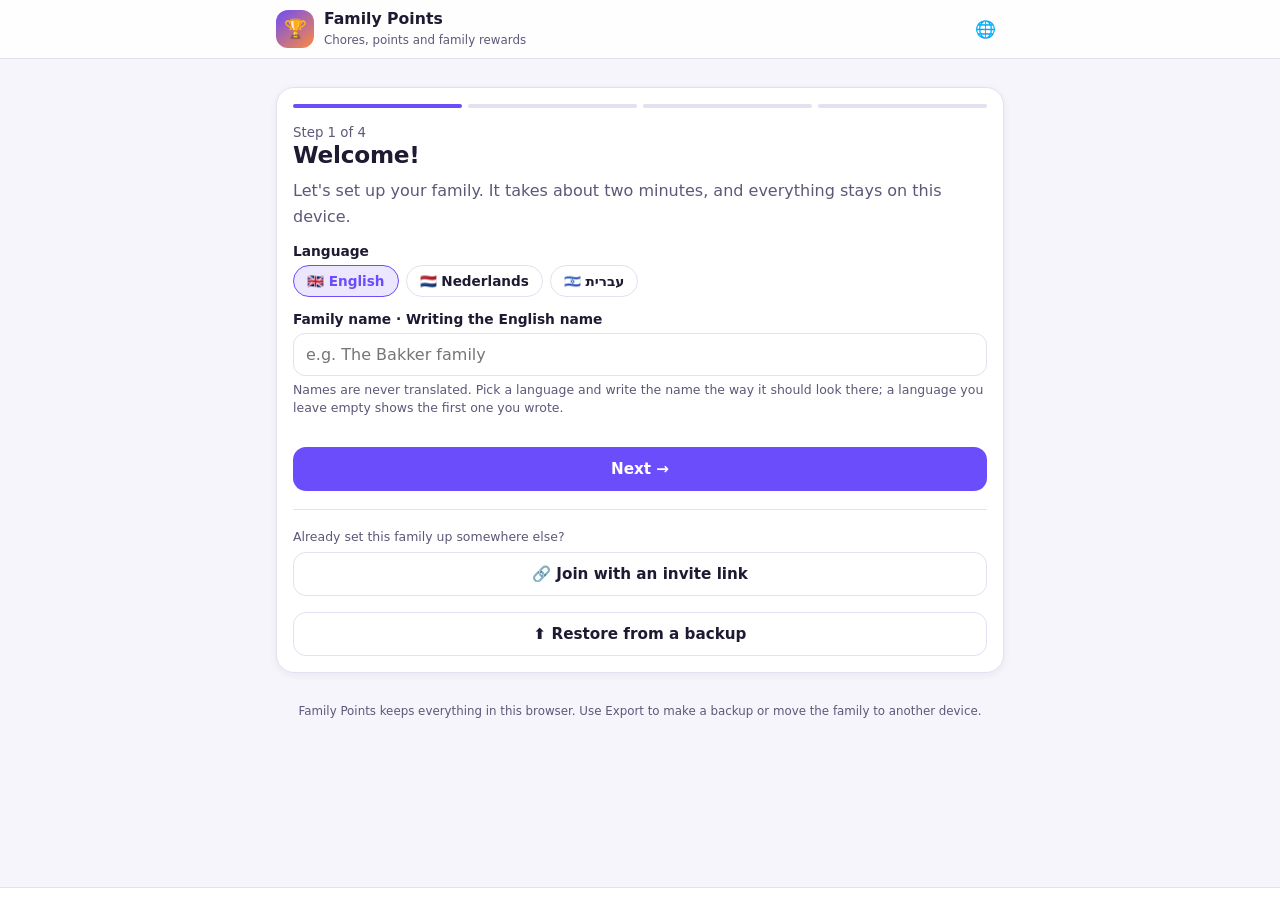
==== index.html @ 55cf30e4 "Family Points — the family chores, points and rewards app Moved here from a folder inside another re" ====
<!DOCTYPE html>
<html lang="en">
<head>
<meta charset="UTF-8">
<meta name="viewport" content="width=device-width, initial-scale=1.0, viewport-fit=cover">
<meta name="theme-color" content="#6b4dfb">
<meta name="description" content="Family chores, points and rewards — English, Nederlands, עברית.">
<title>Family Points</title>
<link rel="icon" href="data:image/svg+xml,<svg xmlns='http://www.w3.org/2000/svg' viewBox='0 0 100 100'><text y='.9em' font-size='90'>🏆</text></svg>">
<link rel="stylesheet" href="assets/styles.css">
</head>
<body>

<header class="bar" id="header"></header>
<main id="view"></main>
<nav class="tabs" id="tabs"></nav>

<div id="modal"></div>
<div class="toast" id="toast" role="status" aria-live="polite"></div>

<noscript>
  <div class="wrap"><div class="card">This app needs JavaScript to run.</div></div>
</noscript>

<script src="js/i18n.js"></script>
<script src="js/avatars.js"></script>
<script src="js/sha256.js"></script>
<script src="js/store.js"></script>
<script src="js/translate.js"></script>
<script src="js/sync.js"></script>
<script src="js/ui.js"></script>
<script src="js/setup.js"></script>
<script src="js/parent.js"></script>
<script src="js/child.js"></script>
<script src="js/app.js"></script>
</body>
</html>
---- assets/styles.css ----
/* Family Points — one stylesheet, light + dark, LTR + RTL.
   Spacing uses logical properties so the Hebrew layout mirrors for free. */

:root {
  --bg: #f6f5fb;
  --surface: #ffffff;
  --surface-2: #f1effa;
  --line: #e3e0f0;
  --ink: #1d1b32;
  --ink-soft: #5c5878;
  --brand: #6b4dfb;
  --brand-ink: #ffffff;
  --brand-soft: #ece7ff;
  --accent: #ff8a3d;
  --good: #16a06a;
  --good-soft: #e2f6ee;
  --bad: #e0413f;
  --bad-soft: #fde8e7;
  --warn: #d99400;
  --radius: 18px;
  --radius-sm: 12px;
  --shadow: 0 8px 28px rgba(35, 25, 80, .08);
  --shadow-sm: 0 2px 8px rgba(35, 25, 80, .06);
  --font: "Segoe UI", system-ui, -apple-system, "Noto Sans Hebrew", "Helvetica Neue", Arial, sans-serif;
}

/* Dark mode has three states to cover: the viewer's system preference, and an
   explicit light or dark choice stamped on the root element by whatever hosts
   the page. CSS cannot share one declaration block across a media query and a
   plain selector, so the tokens are written twice — keep them in step. */
@media (prefers-color-scheme: dark) {
  :root:not([data-theme="light"]) {
    --bg: #14131d;
    --surface: #1e1c2b;
    --surface-2: #262338;
    --line: #322e47;
    --ink: #f2f0fb;
    --ink-soft: #a49fc0;
    --brand: #8f76ff;
    --brand-soft: #2c2547;
    --good: #3fcf94;
    --good-soft: #16352a;
    --bad: #ff6b68;
    --bad-soft: #3a1e20;
    --warn: #f0b429;
    --shadow: 0 8px 28px rgba(0, 0, 0, .4);
    --shadow-sm: 0 2px 8px rgba(0, 0, 0, .3);
  }
}
:root[data-theme="dark"] {
    --bg: #14131d;
    --surface: #1e1c2b;
    --surface-2: #262338;
    --line: #322e47;
    --ink: #f2f0fb;
    --ink-soft: #a49fc0;
    --brand: #8f76ff;
    --brand-soft: #2c2547;
    --good: #3fcf94;
    --good-soft: #16352a;
    --bad: #ff6b68;
    --bad-soft: #3a1e20;
    --warn: #f0b429;
    --shadow: 0 8px 28px rgba(0, 0, 0, .4);
    --shadow-sm: 0 2px 8px rgba(0, 0, 0, .3);
}

* { box-sizing: border-box; }

html, body {
  margin: 0;
  padding: 0;
  background: var(--bg);
  color: var(--ink);
  font-family: var(--font);
  -webkit-text-size-adjust: 100%;
}
body { padding-bottom: 84px; min-height: 100vh; }
body.no-tabs { padding-bottom: 24px; }

h1, h2, h3 { margin: 0 0 .4em; line-height: 1.2; }
h1 { font-size: 1.45rem; letter-spacing: -.01em; }
h2 { font-size: 1.12rem; }
h3 { font-size: .98rem; }
p { line-height: 1.55; margin: .4em 0; }
small { color: var(--ink-soft); }
a { color: var(--brand); }

.wrap { max-width: 760px; margin: 0 auto; padding: 16px; }
.muted { color: var(--ink-soft); }
.lead { color: var(--ink-soft); line-height: 1.6; }
.center { text-align: center; }
.hide { display: none !important; }
.mt { margin-top: 16px; }
.mb { margin-bottom: 12px; }

/* ---------- app bar ---------- */
header.bar {
  position: sticky; top: 0; z-index: 30;
  background: color-mix(in srgb, var(--surface) 88%, transparent);
  backdrop-filter: blur(10px);
  border-bottom: 1px solid var(--line);
}
header.bar .wrap { display: flex; align-items: center; gap: 10px; padding: 10px 16px; }
.brand-mark {
  width: 38px; height: 38px; border-radius: 12px; flex: 0 0 auto;
  background: linear-gradient(140deg, var(--brand), var(--accent));
  display: grid; place-items: center; font-size: 1.15rem;
}
.bar-title { flex: 1; min-width: 0; }
.bar-title strong { display: block; font-size: .98rem; line-height: 1.2; }
.bar-title small { font-size: .74rem; }
.bar-actions { display: flex; gap: 6px; align-items: center; }
.sync-dot { font-size: .72rem; line-height: 1; }

/* ---------- cards ---------- */
.card {
  background: var(--surface);
  border: 1px solid var(--line);
  border-radius: var(--radius);
  padding: 16px;
  margin: 12px 0;
  box-shadow: var(--shadow-sm);
}
.card.flush { padding: 0; overflow: hidden; }
.card.hero {
  background: linear-gradient(140deg, var(--brand), #a855f7 65%, var(--accent));
  color: #fff; border: none; box-shadow: var(--shadow);
}
.card.hero .muted, .card.hero small, .card.hero .lead { color: rgba(255, 255, 255, .82); }
.card.good { border-color: var(--good); background: var(--good-soft); }
.eyebrow {
  font-size: .68rem; text-transform: uppercase; letter-spacing: .12em;
  font-weight: 700; color: var(--brand); margin-bottom: 6px;
}
.card.hero .eyebrow { color: rgba(255, 255, 255, .85); }

.row { display: flex; gap: 10px; align-items: center; flex-wrap: wrap; }
.row.tight { gap: 6px; }
.row.between { justify-content: space-between; }
.row.end { justify-content: flex-end; }
.row.nowrap { flex-wrap: nowrap; }
.grow { flex: 1; min-width: 0; }
.stack { display: flex; flex-direction: column; gap: 10px; }

/* ---------- buttons ---------- */
.btn {
  display: inline-flex; align-items: center; justify-content: center; gap: 7px;
  border: none; border-radius: 13px; padding: 12px 17px;
  font-family: var(--font); font-size: .95rem; font-weight: 700;
  background: var(--brand); color: var(--brand-ink); cursor: pointer;
  transition: transform .06s ease, filter .15s ease;
  min-height: 44px;
}
.btn:hover { filter: brightness(1.06); }
.btn:active { transform: translateY(1px); }
.btn:disabled { opacity: .5; cursor: not-allowed; filter: grayscale(.4); }
.btn.block { width: 100%; }
.btn.ghost { background: var(--surface); color: var(--ink); border: 1.5px solid var(--line); }
.btn.soft { background: var(--brand-soft); color: var(--brand); }
.btn.good { background: var(--good); color: #fff; }
.btn.danger { background: var(--bad); color: #fff; }
.btn.warn { background: var(--warn); color: #241c00; }
.btn.small { padding: 8px 12px; font-size: .84rem; min-height: 38px; border-radius: 11px; }
.btn.wide { flex: 1; }
.icon-btn {
  border: none; background: transparent; color: var(--ink-soft);
  font-size: 1.05rem; cursor: pointer; padding: 8px; border-radius: 10px;
  min-width: 38px; min-height: 38px;
}
.icon-btn:hover { background: var(--surface-2); color: var(--ink); }

/* ---------- forms ---------- */
.field { margin: 14px 0; }
.field > label, .field-label {
  display: block; font-weight: 700; font-size: .86rem; margin-bottom: 6px;
}
input[type=text], input[type=password], input[type=number], input[type=date],
input[type=tel], select, textarea {
  width: 100%; border: 1.5px solid var(--line); border-radius: var(--radius-sm);
  padding: 11px 12px; font-family: var(--font); font-size: 1rem;
  background: var(--surface); color: var(--ink);
}
input:focus, select:focus, textarea:focus {
  outline: none; border-color: var(--brand);
  box-shadow: 0 0 0 3px var(--brand-soft);
}
textarea { min-height: 90px; resize: vertical; }
.hint { font-size: .78rem; color: var(--ink-soft); margin-top: 5px; line-height: 1.45; }
.error-msg {
  background: var(--bad-soft); color: var(--bad); border-radius: var(--radius-sm);
  padding: 10px 12px; font-size: .88rem; font-weight: 600; margin: 10px 0;
}
.grid-2 { display: grid; grid-template-columns: 1fr 1fr; gap: 12px; }
@media (max-width: 460px) { .grid-2:not(.keep) { grid-template-columns: 1fr; } }
.grid-2.keep { gap: 10px; }

/* segmented control */
.seg { display: flex; border: 1.5px solid var(--line); border-radius: var(--radius-sm); overflow: hidden; }
.seg button {
  flex: 1; border: none; background: var(--surface); color: var(--ink-soft);
  padding: 10px 8px; font-family: var(--font); font-weight: 700; font-size: .85rem; cursor: pointer;
}
.seg button.on { background: var(--brand); color: var(--brand-ink); }

/* chips */
.chips { display: flex; flex-wrap: wrap; gap: 7px; }
.chip {
  border: 1.5px solid var(--line); background: var(--surface); color: var(--ink);
  border-radius: 999px; padding: 7px 13px; font-size: .85rem; font-weight: 600;
  cursor: pointer; font-family: var(--font);
}
.chip.on { background: var(--brand-soft); border-color: var(--brand); color: var(--brand); }
.tag {
  display: inline-flex; align-items: center; gap: 5px;
  background: var(--surface-2); color: var(--ink-soft);
  border-radius: 999px; padding: 3px 10px; font-size: .74rem; font-weight: 600;
}
.tag.brand { background: var(--brand-soft); color: var(--brand); }
.tag.good { background: var(--good-soft); color: var(--good); }
.tag.bad { background: var(--bad-soft); color: var(--bad); }

/* ---------- avatars ---------- */
.avatar {
  width: var(--avs, 44px); height: var(--avs, 44px);
  border-radius: 50%; display: inline-grid; place-items: center;
  background: color-mix(in srgb, var(--av) 26%, var(--surface));
  border: 2px solid var(--av);
  font-size: calc(var(--avs, 44px) * .52); flex: 0 0 auto; line-height: 1;
}
.avatar-grid {
  display: grid; grid-template-columns: repeat(auto-fill, minmax(52px, 1fr));
  gap: 8px; margin: 8px 0;
}
/* There are a lot of characters to choose from, so the grid scrolls on its own
   rather than burying the Save button under it. */
.modal-body .avatar-grid {
  max-height: 232px; overflow-y: auto;
  padding: 6px; border: 1px solid var(--line); border-radius: var(--radius-sm);
  background: var(--surface-2);
}
.avatar-pick {
  aspect-ratio: 1; border-radius: 50%; font-size: 1.5rem; cursor: pointer;
  border: 2px solid transparent;
  background: color-mix(in srgb, var(--av) 22%, var(--surface));
  display: grid; place-items: center;
}
.avatar-pick.sel { border-color: var(--av); box-shadow: 0 0 0 3px color-mix(in srgb, var(--av) 30%, transparent); }

/* ---------- points ---------- */
.pts { font-weight: 800; font-variant-numeric: tabular-nums; direction: ltr; unicode-bidi: isolate; }
.pts.pos { color: var(--good); }
.pts.neg { color: var(--bad); }
.pts.zero { color: var(--ink-soft); }
.pts.big { font-size: 1.6rem; }
.score { font-size: 2rem; font-weight: 800; line-height: 1; font-variant-numeric: tabular-nums; direction: ltr; unicode-bidi: isolate; }

/* ---------- lists ---------- */
.list { list-style: none; margin: 0; padding: 0; }
.list li {
  display: flex; align-items: center; gap: 11px;
  padding: 12px 14px; border-bottom: 1px solid var(--line);
}
.list li:last-child { border-bottom: none; }
.list li .grow { min-width: 0; }
.list .title { font-weight: 650; font-size: .95rem; }
.list .sub { font-size: .78rem; color: var(--ink-soft); margin-top: 2px; }
.tappable { cursor: pointer; }
.tappable:hover { background: var(--surface-2); }

.rank-badge {
  width: 26px; height: 26px; border-radius: 50%; display: grid; place-items: center;
  background: var(--surface-2); color: var(--ink-soft); font-size: .78rem; font-weight: 800; flex: 0 0 auto;
}
.rank-badge.gold { background: #ffd76e; color: #5a4300; }

.meter { height: 10px; border-radius: 999px; background: rgba(125, 120, 160, .25); overflow: hidden; margin: 8px 0; }
.meter-fill { height: 100%; border-radius: 999px; background: var(--brand); transition: width .4s ease; }
.card.hero .meter { background: rgba(0, 0, 0, .22); }
.card.hero .meter-fill { background: #fff; }

.tr-badge {
  border: none; background: var(--brand-soft); color: var(--brand);
  border-radius: 999px; padding: 1px 7px; font-size: .68rem; font-weight: 800;
  cursor: pointer; font-family: var(--font); vertical-align: middle;
  line-height: 1.5; display: inline-block;
}
.tr-badge.pending, .tr-badge.lang { background: var(--surface-2); color: var(--ink-soft); cursor: default; }
.tr-badge:hover { filter: brightness(1.05); }

.empty { text-align: center; padding: 26px 14px; color: var(--ink-soft); }
.empty-ic { font-size: 2rem; display: block; margin-bottom: 8px; }

.section-title {
  display: flex; align-items: center; gap: 8px; justify-content: space-between;
  margin: 18px 0 6px; font-size: .82rem; font-weight: 800;
  text-transform: uppercase; letter-spacing: .08em; color: var(--ink-soft);
}

/* ---------- tabs ---------- */
nav.tabs {
  position: fixed; inset-inline: 0; bottom: 0; z-index: 40;
  background: color-mix(in srgb, var(--surface) 94%, transparent);
  backdrop-filter: blur(10px);
  border-top: 1px solid var(--line);
  display: flex; padding: 6px 6px calc(6px + env(safe-area-inset-bottom));
}
nav.tabs button {
  flex: 1; border: none; background: none; cursor: pointer;
  padding: 7px 2px; border-radius: 12px;
  display: flex; flex-direction: column; align-items: center; gap: 3px;
  font-family: var(--font); font-size: .66rem; font-weight: 650; color: var(--ink-soft);
}
nav.tabs button .ic { font-size: 1.2rem; line-height: 1; }
nav.tabs button.on { color: var(--brand); background: var(--brand-soft); }
nav.tabs .badge {
  position: absolute; transform: translate(14px, -6px);
  background: var(--bad); color: #fff; border-radius: 999px;
  font-size: .6rem; padding: 1px 5px; font-weight: 800;
}

/* ---------- modal ---------- */
#modal { position: fixed; inset: 0; z-index: 60; display: none; }
#modal.open { display: block; }
.modal-backdrop { position: absolute; inset: 0; background: rgba(20, 16, 40, .55); }
.modal-card {
  position: absolute; inset-inline: 0; bottom: 0; margin: 0 auto;
  max-width: 620px; max-height: 92vh; overflow-y: auto;
  background: var(--surface); border-radius: 22px 22px 0 0;
  box-shadow: var(--shadow); animation: rise .18s ease-out;
}
@media (min-width: 640px) {
  .modal-card { position: relative; top: 6vh; border-radius: 22px; max-height: 88vh; }
}
@keyframes rise { from { transform: translateY(24px); opacity: .6; } to { transform: none; opacity: 1; } }
.modal-head {
  display: flex; align-items: center; justify-content: space-between; gap: 10px;
  padding: 14px 16px; border-bottom: 1px solid var(--line);
  position: sticky; top: 0; background: var(--surface); z-index: 1;
}
.modal-head h2 { margin: 0; font-size: 1.05rem; }
.modal-body { padding: 16px; }

/* ---------- toast ---------- */
.toast {
  position: fixed; inset-inline: 0; bottom: 96px; margin: 0 auto; width: fit-content;
  max-width: 90%; background: var(--ink); color: var(--bg);
  padding: 11px 18px; border-radius: 999px; font-weight: 700; font-size: .88rem;
  opacity: 0; pointer-events: none; transition: opacity .22s ease, transform .22s ease;
  transform: translateY(8px); z-index: 70;
}
.toast.show { opacity: 1; transform: none; }
.toast.good { background: var(--good); color: #fff; }
.toast.bad { background: var(--bad); color: #fff; }

/* ---------- setup / login ---------- */
.steps { display: flex; gap: 6px; margin-bottom: 14px; }
.steps span { height: 4px; flex: 1; border-radius: 999px; background: var(--line); }
.steps span.on { background: var(--brand); }
.login-tabs { display: flex; gap: 8px; margin-bottom: 16px; }
.kid-grid { display: grid; grid-template-columns: repeat(auto-fill, minmax(104px, 1fr)); gap: 12px; }
.kid-card {
  border: 1.5px solid var(--line); background: var(--surface); border-radius: var(--radius);
  padding: 14px 8px; text-align: center; cursor: pointer; font-family: var(--font);
  color: var(--ink); display: flex; flex-direction: column; align-items: center; gap: 8px;
}
.kid-card:hover { border-color: var(--brand); }
.kid-card .nm { font-weight: 700; font-size: .9rem; }
.pin-input { letter-spacing: .5em; text-align: center; font-size: 1.4rem; font-weight: 800; }

.countdown {
  display: flex; align-items: center; gap: 12px; padding: 10px 0;
  border-bottom: 1px dashed var(--line);
}
.countdown:last-child { border-bottom: none; }
.countdown .days { font-size: 1.35rem; font-weight: 800; color: var(--brand); min-width: 44px; text-align: center; }
.countdown.today .days { color: var(--accent); }

.task-row { display: flex; align-items: center; gap: 10px; padding: 11px 14px; border-bottom: 1px solid var(--line); }
.task-row:last-child { border-bottom: none; }
.task-row.paused { opacity: .55; }
.pts-cell { display: flex; flex-direction: column; align-items: flex-end; gap: 2px; font-size: .78rem; }

.kv { display: flex; justify-content: space-between; gap: 10px; padding: 7px 0; border-bottom: 1px dashed var(--line); font-size: .88rem; }
.kv:last-child { border-bottom: none; }
.kv .k { color: var(--ink-soft); }

.footer-note { text-align: center; font-size: .74rem; color: var(--ink-soft); padding: 18px 8px 4px; line-height: 1.5; }
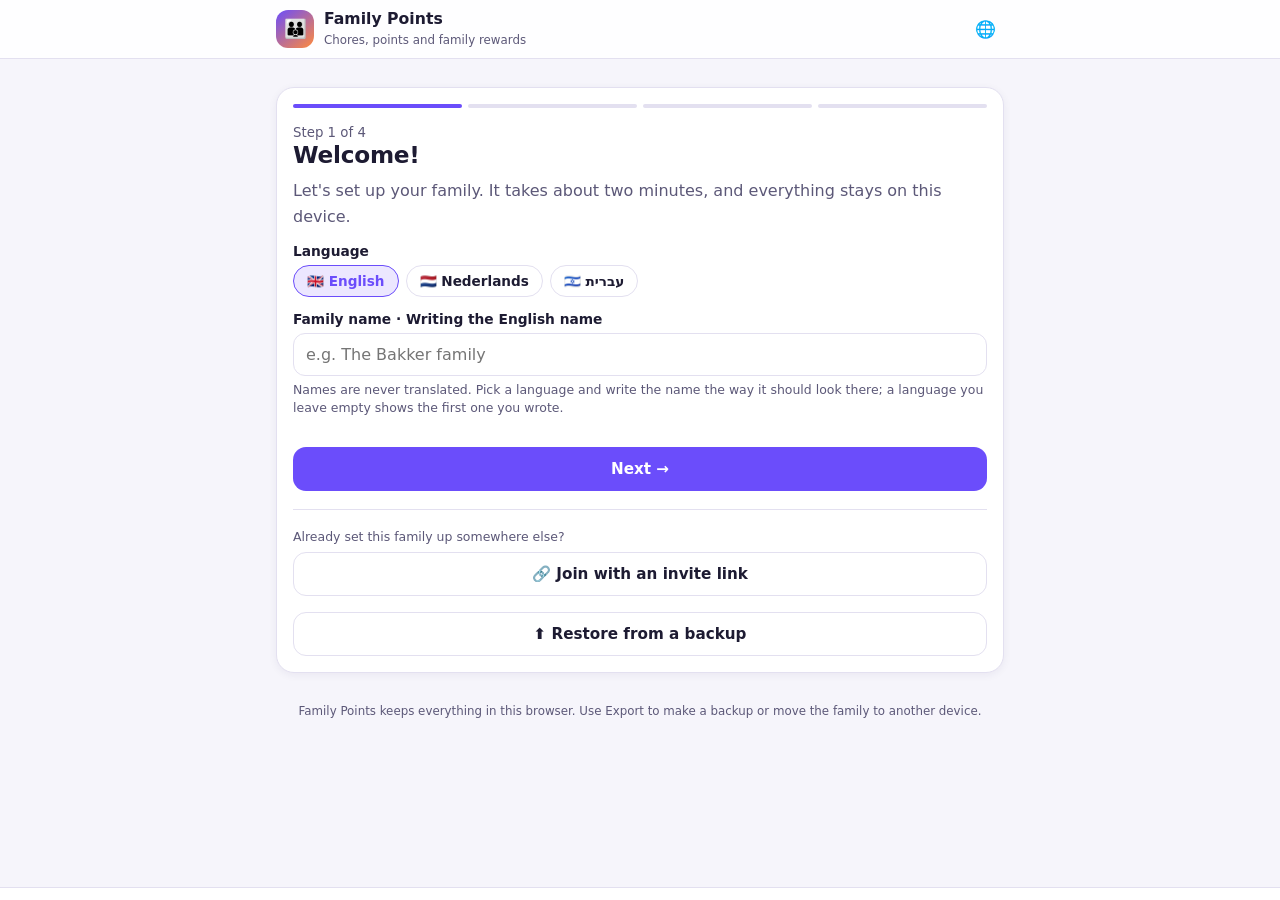
==== commit 6eddb746: "Give the app a family for its icon instead of a trophy A trophy suggested a competition. What the ap" ====
--- a/index.html
+++ b/index.html
@@ -6,7 +6,7 @@
 <meta name="theme-color" content="#6b4dfb">
 <meta name="description" content="Family chores, points and rewards — English, Nederlands, עברית.">
 <title>Family Points</title>
-<link rel="icon" href="data:image/svg+xml,<svg xmlns='http://www.w3.org/2000/svg' viewBox='0 0 100 100'><text y='.9em' font-size='90'>🏆</text></svg>">
+<link rel="icon" href="data:image/svg+xml,<svg xmlns='http://www.w3.org/2000/svg' viewBox='0 0 100 100'><text y='.9em' font-size='90'>👪</text></svg>">
 <link rel="stylesheet" href="assets/styles.css">
 </head>
 <body>
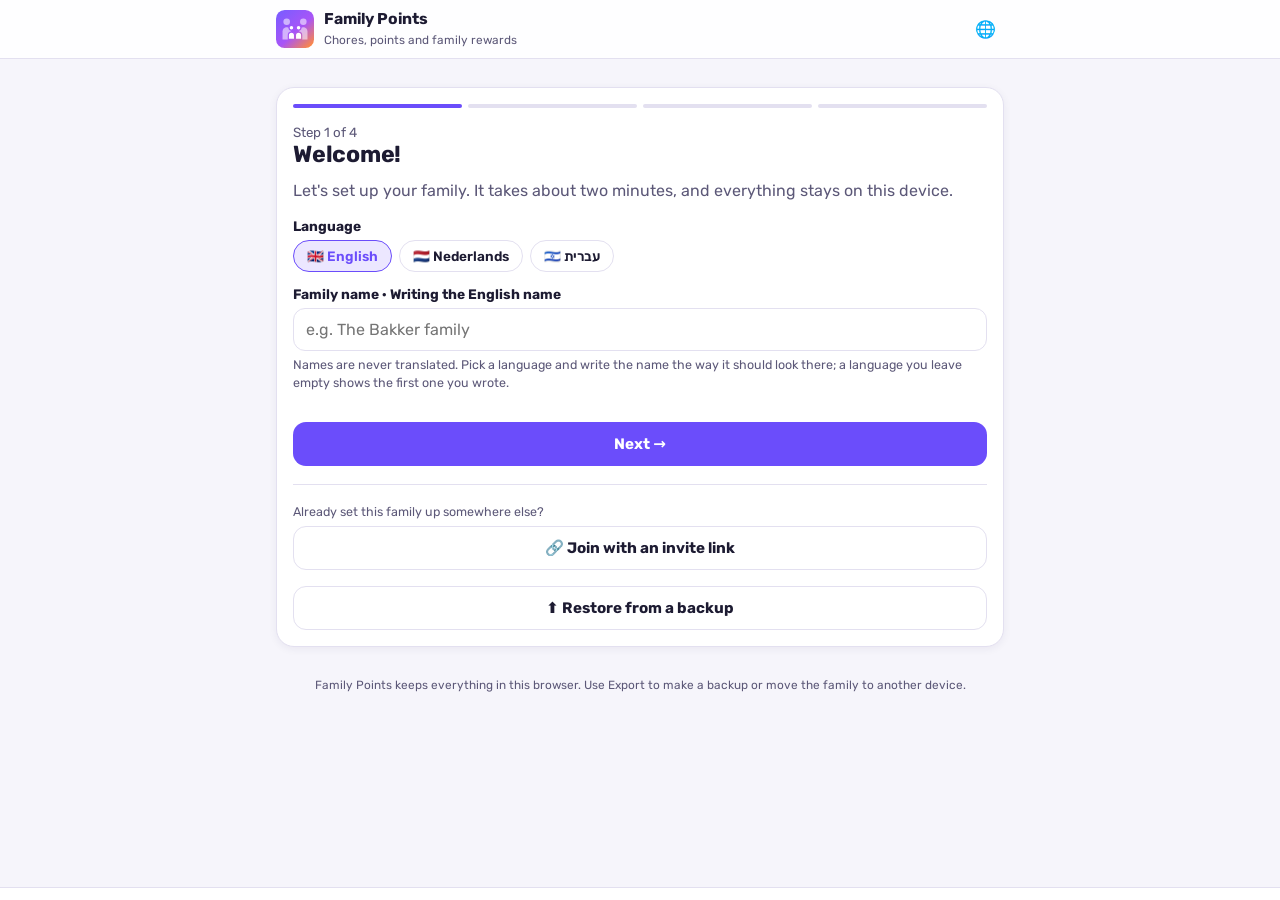
==== commit 21593b14: "Give the app a face: its own mark, a typeface, and a colour per child Six changes to how the app loo" ====
--- a/index.html
+++ b/index.html
@@ -6,7 +6,15 @@
 <meta name="theme-color" content="#6b4dfb">
 <meta name="description" content="Family chores, points and rewards — English, Nederlands, עברית.">
 <title>Family Points</title>
-<link rel="icon" href="data:image/svg+xml,<svg xmlns='http://www.w3.org/2000/svg' viewBox='0 0 100 100'><text y='.9em' font-size='90'>👪</text></svg>">
+
+<link rel="icon" href="assets/icon.svg" type="image/svg+xml">
+<link rel="icon" href="assets/icon-192.png" sizes="192x192" type="image/png">
+<link rel="apple-touch-icon" href="assets/icon-180.png">
+<link rel="manifest" href="site.webmanifest">
+<meta name="apple-mobile-web-app-capable" content="yes">
+<meta name="apple-mobile-web-app-title" content="Family Points">
+<meta name="apple-mobile-web-app-status-bar-style" content="default">
+
 <link rel="stylesheet" href="assets/styles.css">
 </head>
 <body>
@@ -17,6 +25,7 @@
 
 <div id="modal"></div>
 <div class="toast" id="toast" role="status" aria-live="polite"></div>
+<div id="cheer" aria-hidden="true"></div>
 
 <noscript>
   <div class="wrap"><div class="card">This app needs JavaScript to run.</div></div>
--- a/assets/styles.css
+++ b/assets/styles.css
@@ -1,3 +1,43 @@
+/* Rubik, self-hosted.
+
+   Google serves this family as a variable font: one file per script covers
+   every weight from 300 to 900, which is why there are three files here and
+   not nine. Served from this repository rather than linked from Google, so the
+   family's phones make no request to anyone else, and so a home screen that
+   has opened the app once keeps its typeface with no network at all.
+
+   Rubik is under the SIL Open Font License 1.1 — see fonts/OFL.txt. */
+
+/* latin */
+@font-face {
+  font-family: 'Rubik';
+  font-style: normal;
+  font-weight: 300 900;
+  font-display: swap;
+  src: url(fonts/rubik-latin.woff2) format('woff2');
+  unicode-range: U+0000-00FF, U+0131, U+0152-0153, U+02BB-02BC, U+02C6, U+02DA, U+02DC, U+0304, U+0308, U+0329, U+2000-206F, U+20AC, U+2122, U+2191, U+2193, U+2212, U+2215, U+FEFF, U+FFFD;
+}
+
+/* latin-ext */
+@font-face {
+  font-family: 'Rubik';
+  font-style: normal;
+  font-weight: 300 900;
+  font-display: swap;
+  src: url(fonts/rubik-latin-ext.woff2) format('woff2');
+  unicode-range: U+0100-02BA, U+02BD-02C5, U+02C7-02CC, U+02CE-02D7, U+02DD-02FF, U+0304, U+0308, U+0329, U+1D00-1DBF, U+1E00-1E9F, U+1EF2-1EFF, U+2020, U+20A0-20AB, U+20AD-20C0, U+2113, U+2C60-2C7F, U+A720-A7FF;
+}
+
+/* hebrew */
+@font-face {
+  font-family: 'Rubik';
+  font-style: normal;
+  font-weight: 300 900;
+  font-display: swap;
+  src: url(fonts/rubik-hebrew.woff2) format('woff2');
+  unicode-range: U+0307-0308, U+0590-05FF, U+200C-2010, U+20AA, U+25CC, U+FB1D-FB4F;
+}
+
 /* Family Points — one stylesheet, light + dark, LTR + RTL.
    Spacing uses logical properties so the Hebrew layout mirrors for free. */
 
@@ -21,7 +61,11 @@
   --radius-sm: 12px;
   --shadow: 0 8px 28px rgba(35, 25, 80, .08);
   --shadow-sm: 0 2px 8px rgba(35, 25, 80, .06);
-  --font: "Segoe UI", system-ui, -apple-system, "Noto Sans Hebrew", "Helvetica Neue", Arial, sans-serif;
+  /* Rubik covers Latin and Hebrew in one family, so the app has the same voice
+     in all three languages. It arrives from a stylesheet in index.html; if that
+     never loads — offline, a home-screen launch with no signal — everything
+     after it here is the fallback and nothing about the layout changes. */
+  --font: "Rubik", "Segoe UI", system-ui, -apple-system, "Noto Sans Hebrew", "Helvetica Neue", Arial, sans-serif;
 }
 
 /* Dark mode has three states to cover: the viewer's system preference, and an
@@ -103,10 +147,10 @@
 }
 header.bar .wrap { display: flex; align-items: center; gap: 10px; padding: 10px 16px; }
 .brand-mark {
-  width: 38px; height: 38px; border-radius: 12px; flex: 0 0 auto;
-  background: linear-gradient(140deg, var(--brand), var(--accent));
-  display: grid; place-items: center; font-size: 1.15rem;
-}
+  width: var(--bm, 38px); height: var(--bm, 38px); flex: 0 0 auto;
+  display: block; line-height: 0;
+}
+.brand-mark svg { width: 100%; height: 100%; display: block; }
 .bar-title { flex: 1; min-width: 0; }
 .bar-title strong { display: block; font-size: .98rem; line-height: 1.2; }
 .bar-title small { font-size: .74rem; }
@@ -253,7 +297,36 @@
 .pts.neg { color: var(--bad); }
 .pts.zero { color: var(--ink-soft); }
 .pts.big { font-size: 1.6rem; }
-.score { font-size: 2rem; font-weight: 800; line-height: 1; font-variant-numeric: tabular-nums; direction: ltr; unicode-bidi: isolate; }
+
+/* Tabular figures so a counting number does not jiggle as its digits change,
+   and an isolate so a total keeps its own direction inside a Hebrew line. */
+.score {
+  font-size: 2rem; font-weight: 800; line-height: 1;
+  font-variant-numeric: tabular-nums; font-feature-settings: "tnum" 1;
+  letter-spacing: -.02em; direction: ltr; unicode-bidi: isolate;
+  /* Block, not inline: it used to be a <div>, and the label that follows it on
+     a hero card belongs underneath. A flex row blockifies its children anyway,
+     so the totals sitting in list rows are unaffected — and a transform needs
+     a block box to scale, which the bump animation depends on. */
+  display: block; transition: transform .18s cubic-bezier(.2, 1.6, .5, 1);
+}
+.score.hero { font-size: 3.4rem; letter-spacing: -.035em; }
+.score.up { animation: score-up .8s ease-out; }
+.score.down { animation: score-down .8s ease-out; }
+@keyframes score-up {
+  0% { transform: none; }
+  22% { transform: scale(1.16) translateY(-3px); }
+  60% { transform: scale(1.02); }
+  100% { transform: none; }
+}
+@keyframes score-down {
+  0%, 100% { transform: none; }
+  30% { transform: scale(.94); }
+}
+.card.hero .score.up { text-shadow: 0 0 22px rgba(255, 255, 255, .75); }
+@media (prefers-reduced-motion: reduce) {
+  .score, .score.up, .score.down { animation: none; transition: none; }
+}
 
 /* ---------- lists ---------- */
 .list { list-style: none; margin: 0; padding: 0; }
@@ -288,8 +361,19 @@
 .tr-badge.pending, .tr-badge.lang { background: var(--surface-2); color: var(--ink-soft); cursor: default; }
 .tr-badge:hover { filter: brightness(1.05); }
 
-.empty { text-align: center; padding: 26px 14px; color: var(--ink-soft); }
-.empty-ic { font-size: 2rem; display: block; margin-bottom: 8px; }
+.empty { text-align: center; padding: 30px 18px; color: var(--ink-soft); }
+.empty-ic {
+  font-size: 1.7rem; line-height: 1; display: grid; place-items: center;
+  width: 58px; height: 58px; margin: 0 auto 12px; border-radius: 18px;
+  background: var(--brand-soft);
+}
+.empty p { margin: 0; font-weight: 650; color: var(--ink); font-size: .95rem; }
+.empty .empty-hint {
+  margin-top: 5px; font-weight: 400; color: var(--ink-soft);
+  font-size: .84rem; line-height: 1.5; max-width: 34ch;
+  margin-inline: auto;
+}
+.empty-act { margin-top: 14px; }
 
 .section-title {
   display: flex; align-items: center; gap: 8px; justify-content: space-between;
@@ -364,7 +448,7 @@
   padding: 14px 8px; text-align: center; cursor: pointer; font-family: var(--font);
   color: var(--ink); display: flex; flex-direction: column; align-items: center; gap: 8px;
 }
-.kid-card:hover { border-color: var(--brand); }
+.kid-card:hover { border-color: var(--kid, var(--brand)); }
 .kid-card .nm { font-weight: 700; font-size: .9rem; }
 .pin-input { letter-spacing: .5em; text-align: center; font-size: 1.4rem; font-weight: 800; }
 
@@ -386,3 +470,73 @@
 .kv .k { color: var(--ink-soft); }
 
 .footer-note { text-align: center; font-size: .74rem; color: var(--ink-soft); padding: 18px 8px 4px; line-height: 1.5; }
+
+/* ---------- a colour of one's own ----------
+   Each child carries one colour: the ring round their character, the card at
+   the top of their page, the bar that fills as they save up. It is how a young
+   child finds their own row before they can read the name in it. */
+/* Five across, two down, at a fixed size — a flex row wrapped nine-and-one on
+   a phone, which read as a mistake rather than as a palette. */
+.tone-row {
+  display: grid; grid-template-columns: repeat(5, 40px);
+  gap: 12px; margin-top: 6px; justify-content: start;
+}
+.tone {
+  width: 40px; height: 40px; border-radius: 50%; padding: 0; cursor: pointer;
+  background: var(--tone); border: 2px solid transparent;
+  box-shadow: inset 0 0 0 2px var(--surface);
+}
+.tone.sel {
+  border-color: var(--tone);
+  box-shadow: inset 0 0 0 3px var(--surface), 0 0 0 3px color-mix(in srgb, var(--tone) 34%, transparent);
+}
+.tone:focus-visible { outline: 2px solid var(--ink); outline-offset: 2px; }
+
+/* The gradient is mixed towards a dark base rather than used neat, so white
+   text clears 4.5:1 on the pale end of the palette as surely as on the deep
+   end. 68% is the loosest mix at which every tone still does: amber, the
+   palest, lands at 4.7:1, and neat it would be 2.9:1. scratchpad contrast.js
+   re-measures all ten if these numbers are ever touched. */
+.card.hero.kid {
+  background: linear-gradient(140deg,
+    color-mix(in srgb, var(--kid) 68%, #241a45),
+    color-mix(in srgb, var(--kid) 42%, #241a45));
+}
+.list li.kid-row { border-inline-start: 4px solid var(--kid); padding-inline-start: 10px; }
+.meter.kid .meter-fill { background: var(--kid); }
+.card.hero.kid .meter-fill { background: #fff; }
+/* An inset shadow rather than a border, so the colour follows the card's
+   rounded corners instead of squaring them off. */
+.card.kid-edge { box-shadow: inset 0 4px 0 var(--kid), var(--shadow-sm); }
+
+/* ---------- the moment something good happens ----------
+   Paper thrown at the screen and swept up again: no library, nothing left
+   behind, and nothing at all for a reader who asked for less motion. */
+#cheer { position: fixed; inset: 0; z-index: 80; pointer-events: none; overflow: hidden; display: none; }
+#cheer.on { display: block; }
+#cheer .bit {
+  position: absolute; top: -28px; left: var(--x); opacity: 0;
+  width: 9px; height: 14px; border-radius: 2px; background: var(--c);
+  animation: cheer-fall var(--life, 1800ms) cubic-bezier(.35, .1, .7, 1) var(--delay, 0ms) forwards;
+}
+#cheer .bit.round { width: 10px; height: 10px; border-radius: 50%; }
+@keyframes cheer-fall {
+  0% { opacity: 1; transform: translate3d(0, 0, 0) rotate(0deg); }
+  90% { opacity: 1; }
+  100% { opacity: 0; transform: translate3d(var(--drift, 0), 108vh, 0) rotate(var(--spin, 180deg)); }
+}
+
+/* A row that just changed, so the eye is told where to look after a re-render. */
+.just { animation: just-flash 1.1s ease-out; }
+@keyframes just-flash {
+  0% { background: var(--brand-soft); }
+  100% { background: transparent; }
+}
+
+@media (prefers-reduced-motion: reduce) {
+  #cheer { display: none !important; }
+  .just { animation: none; }
+  .modal-card { animation: none; }
+}
+
+.brand-mark.center-mark { margin: 0 auto 10px; }
